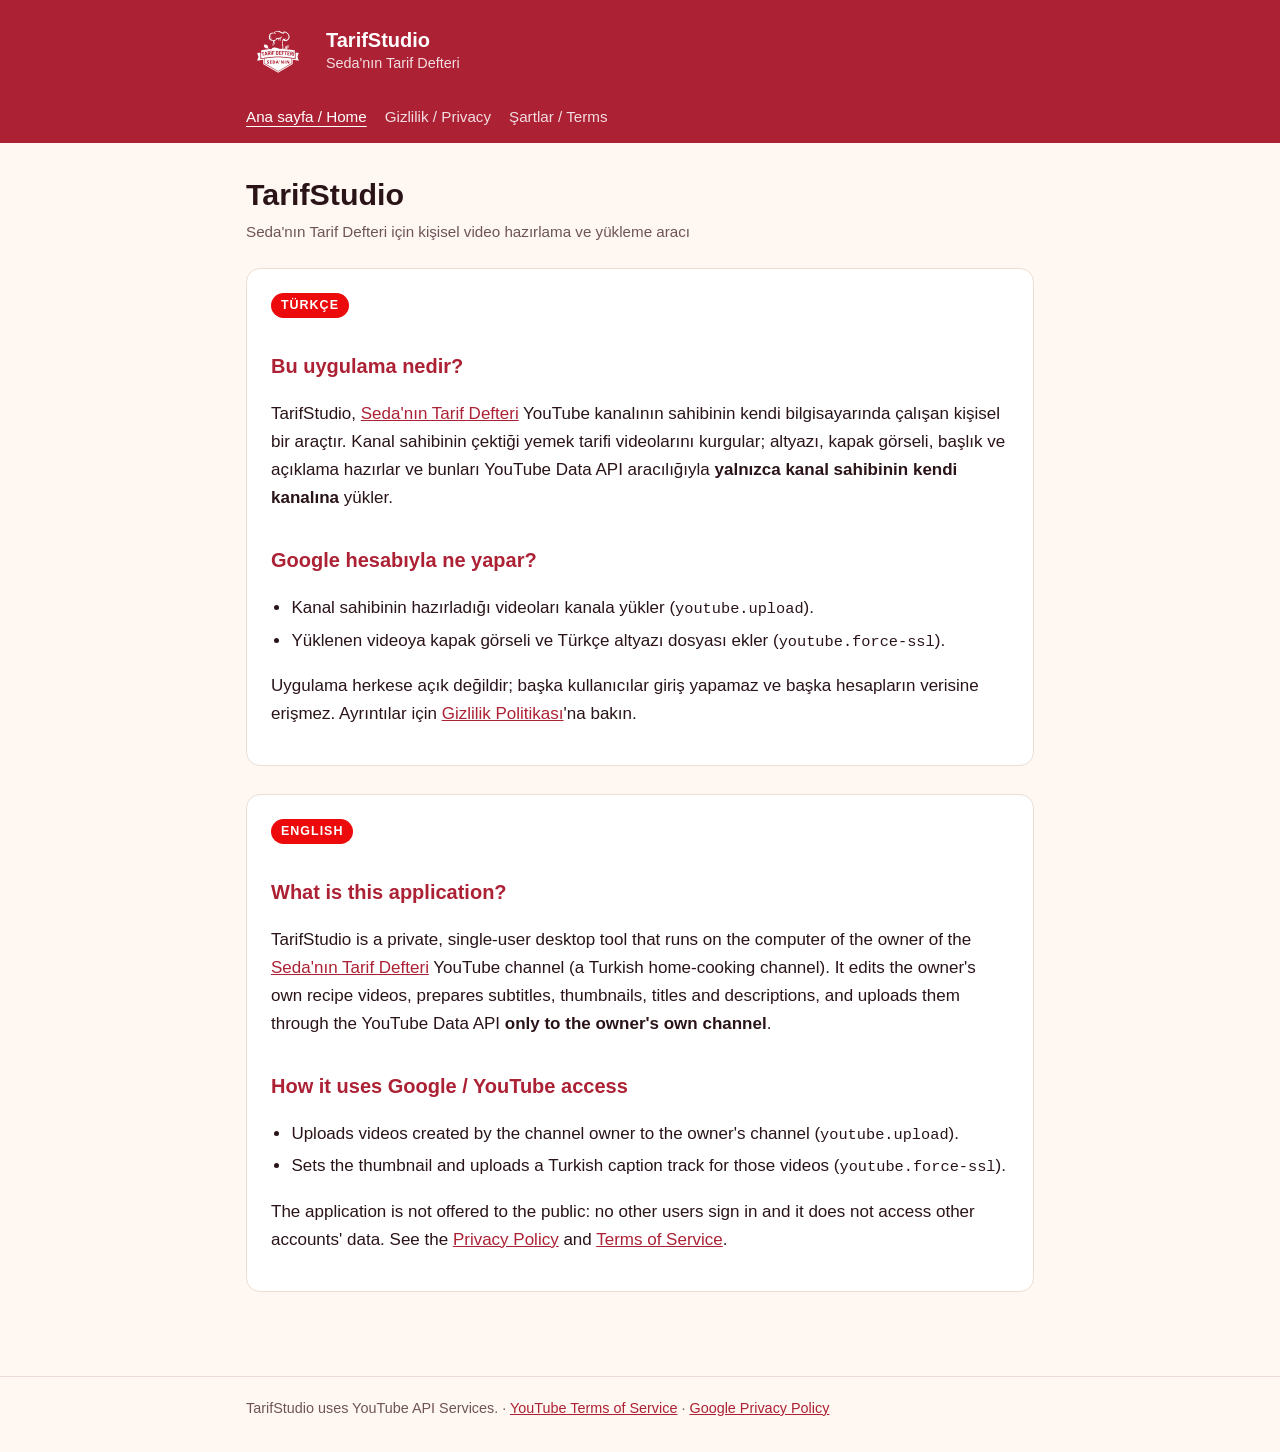
==== index.html @ 9d27e616 "TarifStudio ana sayfa, gizlilik politikası ve kullanım şartları Co-Authored-By: Claude Opus 5.5 <nor" ====
<!doctype html>
<html lang="tr">
<head>
<meta charset="utf-8">
<meta name="viewport" content="width=device-width, initial-scale=1">
<title>TarifStudio · Seda'nın Tarif Defteri</title>
<meta name="description" content="TarifStudio, Seda'nın Tarif Defteri YouTube kanalının kendi videolarını hazırlayıp kanala yüklemek için kullandığı kişisel bir araçtır.">
<link rel="icon" href="favicon.png">
<link rel="stylesheet" href="style.css">
</head>
<body>
<header>
  <div class="ust">
    <img src="logo.png" alt="Seda'nın Tarif Defteri logosu">
    <div>
      <div class="ad">TarifStudio</div>
      <div class="alt">Seda'nın Tarif Defteri</div>
    </div>
  </div>
  <nav>
    <a href="./" aria-current="page">Ana sayfa / Home</a>
    <a href="gizlilik.html">Gizlilik / Privacy</a>
    <a href="sartlar.html">Şartlar / Terms</a>
  </nav>
</header>
<main>
  <h1>TarifStudio</h1>
  <p class="tarih">Seda'nın Tarif Defteri için kişisel video hazırlama ve yükleme aracı</p>

  <section class="dil" lang="tr">
    <span class="etiket">TÜRKÇE</span>
    <h2>Bu uygulama nedir?</h2>
    <p>TarifStudio, <a href="https://www.youtube.com/@sedanntarifdefteri">Seda'nın Tarif Defteri</a>
      YouTube kanalının sahibinin kendi bilgisayarında çalışan kişisel bir araçtır. Kanal sahibinin
      çektiği yemek tarifi videolarını kurgular; altyazı, kapak görseli, başlık ve açıklama hazırlar
      ve bunları YouTube Data API aracılığıyla <strong>yalnızca kanal sahibinin kendi kanalına</strong> yükler.</p>
    <h2>Google hesabıyla ne yapar?</h2>
    <ul>
      <li>Kanal sahibinin hazırladığı videoları kanala yükler (<code>youtube.upload</code>).</li>
      <li>Yüklenen videoya kapak görseli ve Türkçe altyazı dosyası ekler (<code>youtube.force-ssl</code>).</li>
    </ul>
    <p>Uygulama herkese açık değildir; başka kullanıcılar giriş yapamaz ve başka hesapların verisine
      erişmez. Ayrıntılar için <a href="gizlilik.html">Gizlilik Politikası</a>'na bakın.</p>
  </section>

  <section class="dil" lang="en">
    <span class="etiket">ENGLISH</span>
    <h2>What is this application?</h2>
    <p>TarifStudio is a private, single-user desktop tool that runs on the computer of the owner of the
      <a href="https://www.youtube.com/@sedanntarifdefteri">Seda'nın Tarif Defteri</a> YouTube channel
      (a Turkish home-cooking channel). It edits the owner's own recipe videos, prepares subtitles,
      thumbnails, titles and descriptions, and uploads them through the YouTube Data API
      <strong>only to the owner's own channel</strong>.</p>
    <h2>How it uses Google / YouTube access</h2>
    <ul>
      <li>Uploads videos created by the channel owner to the owner's channel (<code>youtube.upload</code>).</li>
      <li>Sets the thumbnail and uploads a Turkish caption track for those videos (<code>youtube.force-ssl</code>).</li>
    </ul>
    <p>The application is not offered to the public: no other users sign in and it does not access other
      accounts' data. See the <a href="gizlilik.html">Privacy Policy</a> and <a href="sartlar.html">Terms of Service</a>.</p>
  </section>
</main>
<footer><div>
  TarifStudio uses YouTube API Services. ·
  <a href="https://www.youtube.com/t/terms">YouTube Terms of Service</a> ·
  <a href="https://policies.google.com/privacy">Google Privacy Policy</a>
</div></footer>
</body>
</html>
---- style.css ----
:root {
  --bordo: #AC2134;
  --kirmizi: #EC0A0C;
  --zemin: #FFF8F2;
  --kart: #FFFFFF;
  --yazi: #2A1418;
  --soluk: #6E5458;
  --cizgi: #EBDCD4;
}
@media (prefers-color-scheme: dark) {
  :root {
    --zemin: #1C1012;
    --kart: #26171A;
    --yazi: #F6ECE8;
    --soluk: #C3AEB0;
    --cizgi: #3D282C;
  }
}
* { box-sizing: border-box; }
html { -webkit-text-size-adjust: 100%; }
body {
  margin: 0;
  background: var(--zemin);
  color: var(--yazi);
  font: 17px/1.65 -apple-system, BlinkMacSystemFont, "Segoe UI", Roboto, "Helvetica Neue", Arial, sans-serif;
}
header {
  background: var(--bordo);
  color: #fff;
}
.ust {
  max-width: 820px;
  margin: 0 auto;
  padding: 20px 16px;
  display: flex;
  align-items: center;
  gap: 16px;
}
.ust img { width: 64px; height: 64px; border-radius: 10px; flex: none; }
.ust a { color: #fff; text-decoration: none; }
.ust .ad { font-size: 1.25rem; font-weight: 700; line-height: 1.2; }
.ust .alt { font-size: .9rem; opacity: .85; }
nav {
  max-width: 820px;
  margin: 0 auto;
  padding: 0 16px 14px;
  display: flex;
  flex-wrap: wrap;
  gap: 6px 18px;
  font-size: .95rem;
}
nav a { color: #fff; opacity: .85; text-decoration: none; }
nav a[aria-current] { opacity: 1; text-decoration: underline; text-underline-offset: 4px; }
main {
  max-width: 820px;
  margin: 0 auto;
  padding: 32px 16px 56px;
}
h1 { font-size: 1.9rem; line-height: 1.25; margin: 0 0 6px; }
h2 { font-size: 1.25rem; margin: 32px 0 8px; color: var(--bordo); }
@media (prefers-color-scheme: dark) { h2 { color: #F07C88; } }
.tarih { color: var(--soluk); font-size: .95rem; margin: 0 0 24px; }
.dil {
  background: var(--kart);
  border: 1px solid var(--cizgi);
  border-radius: 14px;
  padding: 8px 24px 20px;
  margin-bottom: 28px;
}
.dil > .etiket {
  display: inline-block;
  margin-top: 16px;
  font-size: .78rem;
  font-weight: 700;
  letter-spacing: .08em;
  color: #fff;
  background: var(--kirmizi);
  border-radius: 999px;
  padding: 2px 10px;
}
a { color: var(--bordo); overflow-wrap: anywhere; }
code { overflow-wrap: anywhere; font-size: .9em; }
@media (prefers-color-scheme: dark) { a { color: #F7A1AA; } }
ul { padding-left: 1.2em; }
li { margin: 4px 0; }
footer {
  border-top: 1px solid var(--cizgi);
  color: var(--soluk);
  font-size: .9rem;
}
footer div { max-width: 820px; margin: 0 auto; padding: 20px 16px 32px; }
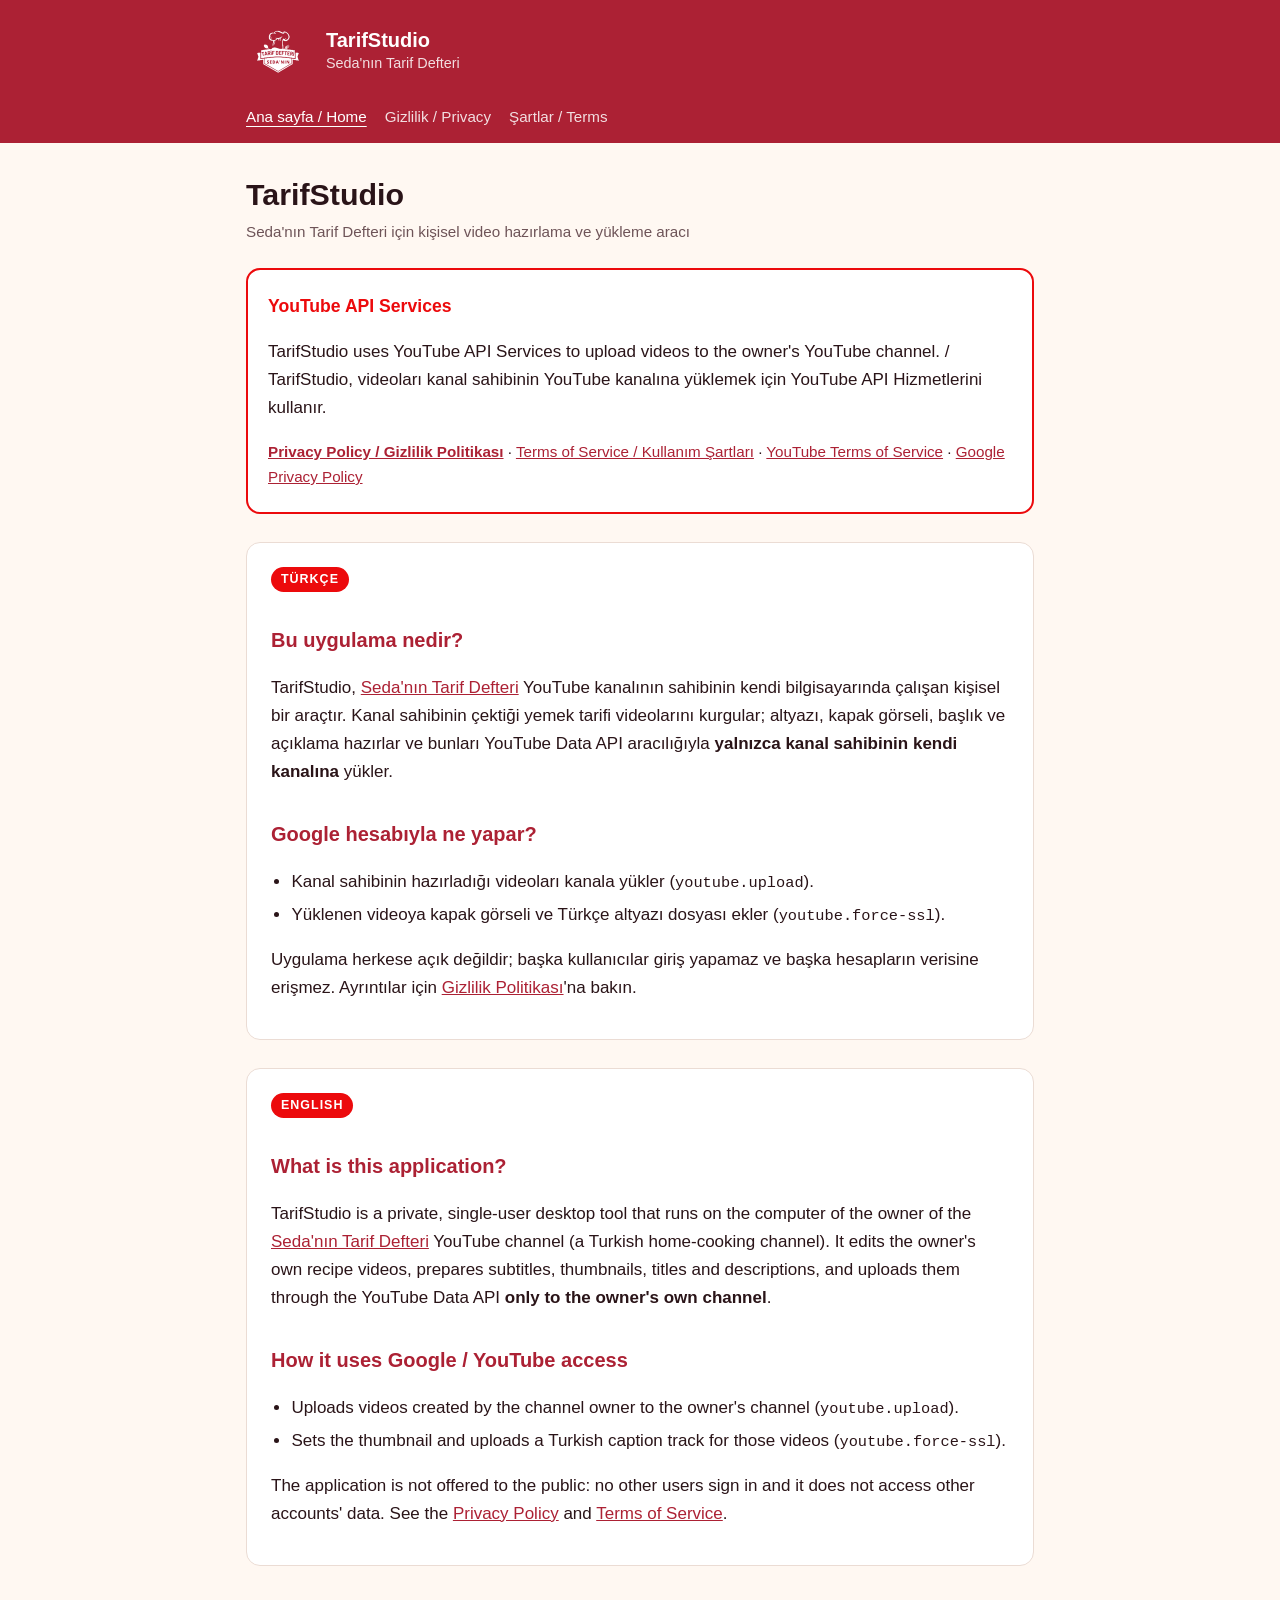
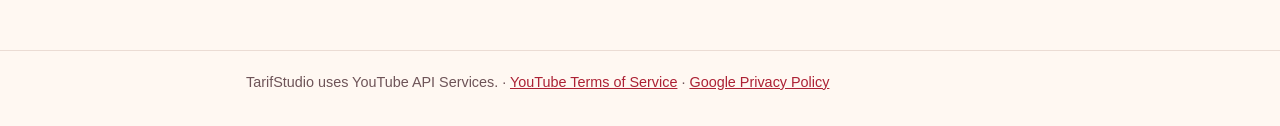
==== commit 0d60b4cc: "Ana sayfaya YouTube API Hizmetleri bilgisini ekle Co-Authored-By: Claude Opus 5.5 <noreply@anthropic" ====
--- a/index.html
+++ b/index.html
@@ -26,6 +26,18 @@
 <main>
   <h1>TarifStudio</h1>
   <p class="tarih">Seda'nın Tarif Defteri için kişisel video hazırlama ve yükleme aracı</p>
+
+  <aside class="youtube">
+    <p class="yt-baslik">YouTube API Services</p>
+    <p>TarifStudio uses YouTube API Services to upload videos to the owner's YouTube channel.
+      / TarifStudio, videoları kanal sahibinin YouTube kanalına yüklemek için YouTube API Hizmetlerini kullanır.</p>
+    <p class="yt-linkler">
+      <a href="gizlilik.html"><strong>Privacy Policy / Gizlilik Politikası</strong></a> ·
+      <a href="sartlar.html">Terms of Service / Kullanım Şartları</a> ·
+      <a href="https://www.youtube.com/t/terms">YouTube Terms of Service</a> ·
+      <a href="https://policies.google.com/privacy">Google Privacy Policy</a>
+    </p>
+  </aside>
 
   <section class="dil" lang="tr">
     <span class="etiket">TÜRKÇE</span>
--- a/style.css
+++ b/style.css
@@ -89,3 +89,17 @@
   font-size: .9rem;
 }
 footer div { max-width: 820px; margin: 0 auto; padding: 20px 16px 32px; }
+.youtube {
+  border: 2px solid var(--kirmizi);
+  border-radius: 14px;
+  padding: 4px 20px 8px;
+  margin: 0 0 28px;
+  background: var(--kart);
+}
+.yt-baslik {
+  font-weight: 800;
+  font-size: 1.1rem;
+  color: var(--kirmizi);
+  margin-bottom: 0;
+}
+.yt-linkler { font-size: .95rem; }
